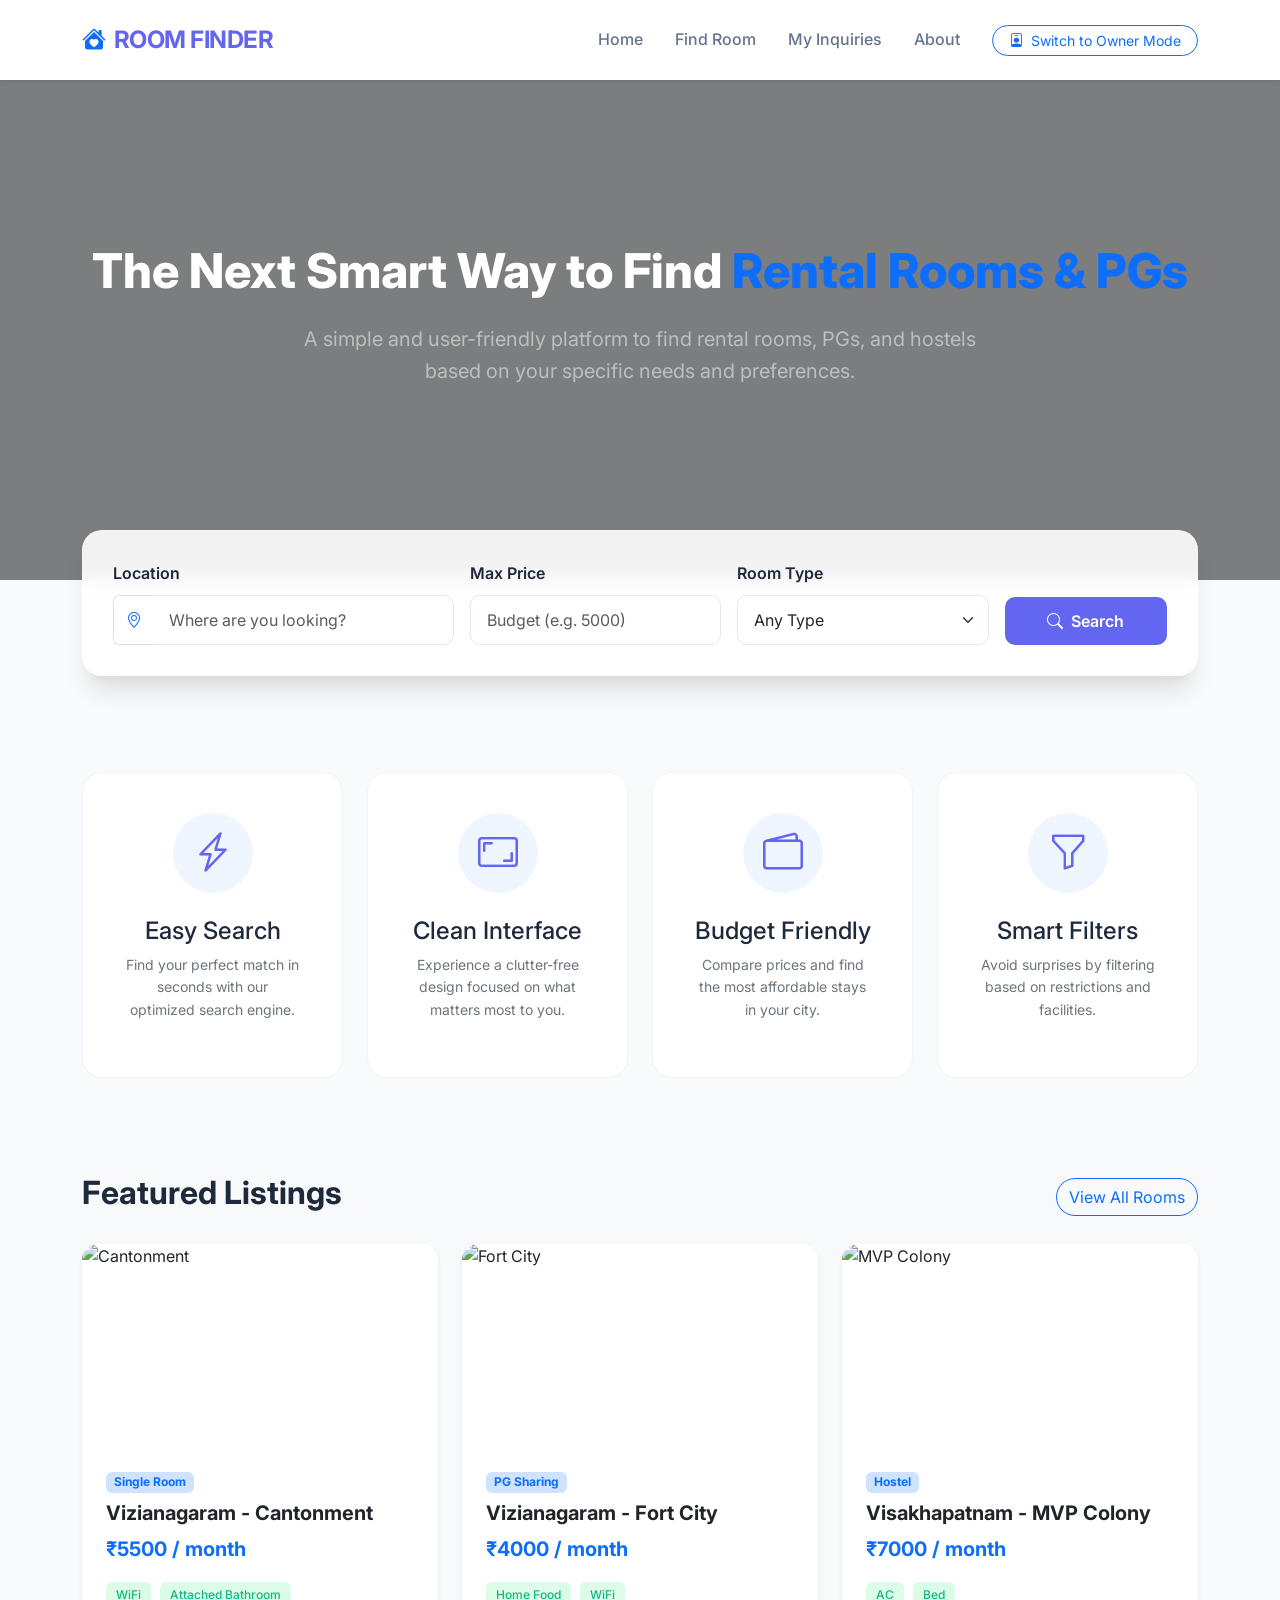
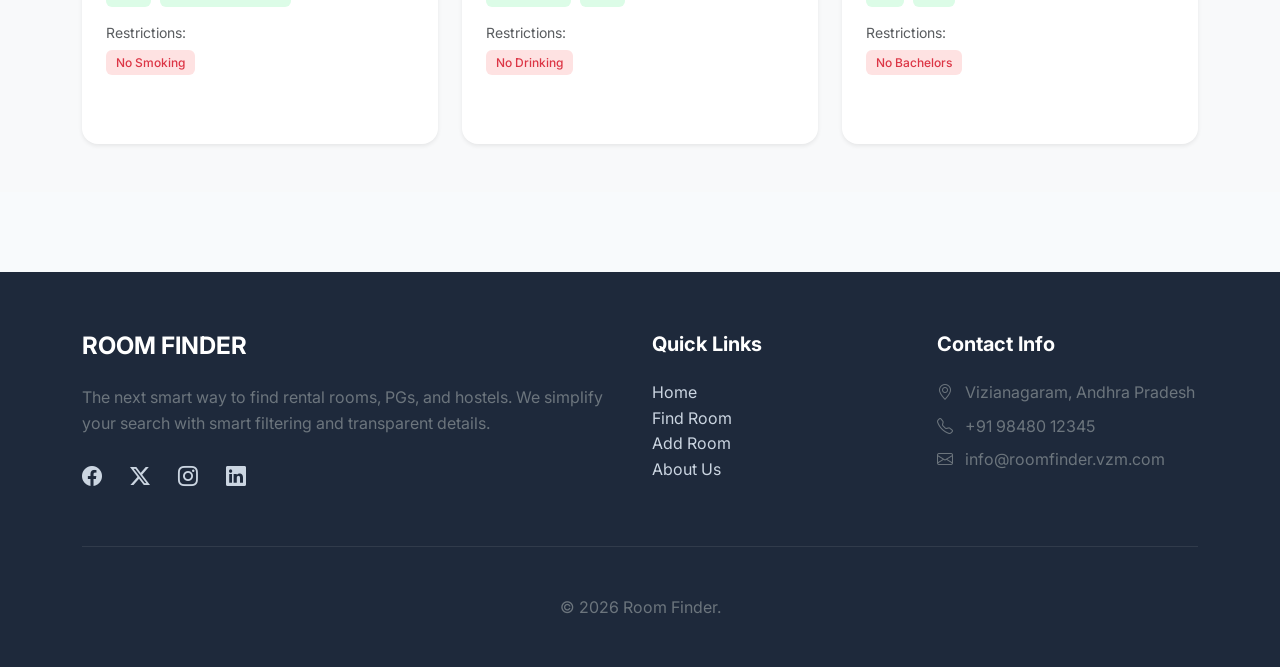
==== index.html @ 03b80bf7 "Add files via upload" ====
<!DOCTYPE html>
<html lang="en">

<head>
    <meta charset="UTF-8">
    <meta name="viewport" content="width=device-width, initial-scale=1.0">
    <title>ROOM FINDER – The Next Smart Way to Find Rental Rooms & PGs</title>
    <!-- Bootstrap CSS -->
    <link href="https://cdn.jsdelivr.net/npm/bootstrap@5.3.0/dist/css/bootstrap.min.css" rel="stylesheet">
    <!-- Bootstrap Icons -->
    <link rel="stylesheet" href="https://cdn.jsdelivr.net/npm/bootstrap-icons@1.11.1/font/bootstrap-icons.css">
    <!-- Custom CSS -->
    <link rel="stylesheet" href="style.css">
</head>

<body>

    <!-- Navigation -->
    <nav class="navbar navbar-expand-lg sticky-top">
        <div class="container">
            <a class="navbar-brand" href="index.html">
                <i class="bi bi-house-heart-fill me-2 text-primary"></i>ROOM FINDER
            </a>
            <button class="navbar-toggler" type="button" data-bs-toggle="collapse" data-bs-target="#navbarNav">
                <span class="navbar-toggler-icon"></span>
            </button>
            <div class="collapse navbar-collapse" id="navbarNav">
                <ul class="navbar-nav ms-auto align-items-center">
                    <li class="nav-item"><a class="nav-link" href="index.html">Home</a></li>
                    <li class="nav-item"><a class="nav-link" href="find.html">Find Room</a></li>
                    <!-- User Only -->
                    <li class="nav-item user-only"><a class="nav-link" href="my-inquiries.html">My Inquiries</a></li>
                    <!-- Owner Only -->
                    <li class="nav-item owner-only d-none"><a class="nav-link" href="messages.html">Inbox</a></li>
                    <li class="nav-item owner-only d-none"><a class="nav-link" href="add.html">Add Room</a></li>
                    <li class="nav-item"><a class="nav-link" href="about.html">About</a></li>
                    <li class="ms-lg-3">
                        <button id="roleToggle" class="btn btn-sm btn-outline-primary rounded-pill px-3"
                            onclick="toggleRole()">
                            <i class="bi bi-person-badge me-1"></i> Switch to Owner
                        </button>
                    </li>
                </ul>
            </div>
        </div>
    </nav>

    <!-- Hero Section -->
    <section class="hero"
        style="background: linear-gradient(rgba(0,0,0,0.5), rgba(0,0,0,0.5)), url('hero.png'); background-size: cover; background-position: center; min-height: 500px; display: flex; align-items: center; color: white;">
        <div class="container">
            <h1 class="animate-up text-white">The Next Smart Way to Find <span class="text-primary">Rental Rooms &
                    PGs</span></h1>
            <p class="animate-up text-white-50" style="animation-delay: 0.1s;">A simple and user-friendly platform to
                find rental rooms, PGs, and hostels based on your specific needs and preferences.</p>
        </div>
    </section>

    <!-- Search Section -->
    <div class="container">
        <div class="search-container animate-up"
            style="animation-delay: 0.2s; background: rgba(255, 255, 255, 0.9); backdrop-filter: blur(10px); border: 1px solid rgba(255, 255, 255, 0.3);">
            <form action="find.html" method="GET" class="row g-3 align-items-end">
                <div class="col-md-4">
                    <label class="form-label fw-semibold">Location</label>
                    <div class="input-group">
                        <span class="input-group-text bg-white border-end-0"><i
                                class="bi bi-geo-alt text-primary"></i></span>
                        <input type="text" name="loc" class="form-control border-start-0"
                            placeholder="Where are you looking?">
                    </div>
                </div>
                <div class="col-md-3">
                    <label class="form-label fw-semibold">Max Price</label>
                    <input type="number" name="price" class="form-control" placeholder="Budget (e.g. 5000)">
                </div>
                <div class="col-md-3">
                    <label class="form-label fw-semibold">Room Type</label>
                    <select name="type" class="form-select">
                        <option value="">Any Type</option>
                        <option value="Single Room">Single Room</option>
                        <option value="PG">PG</option>
                        <option value="Hostel">Hostel</option>
                    </select>
                </div>
                <div class="col-md-2">
                    <button type="submit" class="btn btn-primary w-100"><i class="bi bi-search me-2"></i>Search</button>
                </div>
            </form>
        </div>
    </div>

    <!-- Features -->
    <section class="py-5 mt-5">
        <div class="container">
            <div class="row g-4">
                <div class="col-md-3">
                    <div class="feature-card">
                        <div class="feature-icon"><i class="bi bi-lightning-charge"></i></div>
                        <h4>Easy Search</h4>
                        <p class="text-secondary small">Find your perfect match in seconds with our optimized search
                            engine.</p>
                    </div>
                </div>
                <div class="col-md-3">
                    <div class="feature-card">
                        <div class="feature-icon"><i class="bi bi-aspect-ratio"></i></div>
                        <h4>Clean Interface</h4>
                        <p class="text-secondary small">Experience a clutter-free design focused on what matters most to
                            you.</p>
                    </div>
                </div>
                <div class="col-md-3">
                    <div class="feature-card">
                        <div class="feature-icon"><i class="bi bi-wallet2"></i></div>
                        <h4>Budget Friendly</h4>
                        <p class="text-secondary small">Compare prices and find the most affordable stays in your city.
                        </p>
                    </div>
                </div>
                <div class="col-md-3">
                    <div class="feature-card">
                        <div class="feature-icon"><i class="bi bi-funnel"></i></div>
                        <h4>Smart Filters</h4>
                        <p class="text-secondary small">Avoid surprises by filtering based on restrictions and
                            facilities.</p>
                    </div>
                </div>
            </div>
        </div>
    </section>

    <!-- Dummy Rooms Display -->
    <section class="py-5 bg-light">
        <div class="container">
            <div class="d-flex justify-content-between align-items-center mb-4">
                <h2 class="fw-bold">Featured Listings</h2>
                <a href="find.html" class="btn btn-outline-primary rounded-pill">View All Rooms</a>
            </div>
            <div class="row g-4">
                <!-- Vizianagaram Room 1 -->
                <div class="col-md-4">
                    <div class="room-card card h-100 shadow-sm border-0 rounded-4 overflow-hidden">
                        <img src="https://images.unsplash.com/photo-1522771739844-6a9f6d5f14af?auto=format&fit=crop&w=800&q=80"
                            alt="Cantonment" class="card-img-top" style="height: 200px; object-fit: cover;">
                        <div class="card-body">
                            <span class="badge bg-primary-subtle text-primary mb-2">Single Room</span>
                            <h5 class="card-title fw-bold">Vizianagaram - Cantonment</h5>
                            <p class="text-primary fw-bold fs-5 mb-3">₹5500 / month</p>
                            <div class="mb-3">
                                <span class="badge-facility">WiFi</span>
                                <span class="badge-facility">Attached Bathroom</span>
                            </div>
                            <div class="mb-3">
                                <small class="text-muted d-block mb-1">Restrictions:</small>
                                <span class="badge-restriction text-danger">No Smoking</span>
                            </div>
                        </div>
                    </div>
                </div>
                <!-- Vizianagaram Room 2 -->
                <div class="col-md-4">
                    <div class="room-card card h-100 shadow-sm border-0 rounded-4 overflow-hidden">
                        <img src="https://images.unsplash.com/photo-1555854811-664f7621867c?auto=format&fit=crop&w=800&q=80"
                            alt="Fort City" class="card-img-top" style="height: 200px; object-fit: cover;">
                        <div class="card-body">
                            <span class="badge bg-primary-subtle text-primary mb-2">PG Sharing</span>
                            <h5 class="card-title fw-bold">Vizianagaram - Fort City</h5>
                            <p class="text-primary fw-bold fs-5 mb-3">₹4000 / month</p>
                            <div class="mb-3">
                                <span class="badge-facility">Home Food</span>
                                <span class="badge-facility">WiFi</span>
                            </div>
                            <div class="mb-3">
                                <small class="text-muted d-block mb-1">Restrictions:</small>
                                <span class="badge-restriction text-danger">No Drinking</span>
                            </div>
                        </div>
                    </div>
                </div>
                <!-- Visakhapatnam Room -->
                <div class="col-md-4">
                    <div class="room-card card h-100 shadow-sm border-0 rounded-4 overflow-hidden">
                        <img src="https://images.unsplash.com/photo-1566665797739-1674de7a421a?auto=format&fit=crop&w=800&q=80"
                            alt="MVP Colony" class="card-img-top" style="height: 200px; object-fit: cover;">
                        <div class="card-body">
                            <span class="badge bg-primary-subtle text-primary mb-2">Hostel</span>
                            <h5 class="card-title fw-bold">Visakhapatnam - MVP Colony</h5>
                            <p class="text-primary fw-bold fs-5 mb-3">₹7000 / month</p>
                            <div class="mb-3">
                                <span class="badge-facility">AC</span>
                                <span class="badge-facility">Bed</span>
                            </div>
                            <div class="mb-3">
                                <small class="text-muted d-block mb-1">Restrictions:</small>
                                <span class="badge-restriction text-danger">No Bachelors</span>
                            </div>
                        </div>
                    </div>
                </div>
            </div>
        </div>
    </section>

    <!-- Footer -->
    <footer>
        <div class="container">
            <div class="row g-4">
                <div class="col-md-6">
                    <h4 class="text-white fw-bold mb-4">ROOM FINDER</h4>
                    <p class="text-secondary max-width-400">The next smart way to find rental rooms, PGs, and hostels.
                        We simplify your search with smart filtering and transparent details.</p>
                    <div class="social-links mt-4">
                        <a href="#"><i class="bi bi-facebook"></i></a>
                        <a href="#"><i class="bi bi-twitter-x"></i></a>
                        <a href="#"><i class="bi bi-instagram"></i></a>
                        <a href="#"><i class="bi bi-linkedin"></i></a>
                    </div>
                </div>
                <div class="col-md-3">
                    <h5 class="text-white fw-bold mb-4">Quick Links</h5>
                    <ul class="list-unstyled">
                        <li><a href="index.html">Home</a></li>
                        <li><a href="find.html">Find Room</a></li>
                        <li><a href="add.html">Add Room</a></li>
                        <li><a href="about.html">About Us</a></li>
                    </ul>
                </div>
                <div class="col-md-3">
                    <h5 class="text-white fw-bold mb-4">Contact Info</h5>
                    <ul class="list-unstyled text-secondary">
                        <li class="mb-2"><i class="bi bi-geo-alt me-2"></i> Vizianagaram, Andhra Pradesh</li>
                        <li class="mb-2"><i class="bi bi-telephone me-2"></i> +91 98480 12345</li>
                        <li class="mb-2"><i class="bi bi-envelope me-2"></i> info@roomfinder.vzm.com</li>
                    </ul>
                </div>
            </div>
            <hr class="my-5 border-secondary">
            <div class="text-center text-secondary">
                <p>&copy; 2026 Room Finder.</p>
            </div>
        </div>
    </footer>

    <!-- Bootstrap JS -->
    <script src="https://cdn.jsdelivr.net/npm/bootstrap@5.3.0/dist/js/bootstrap.bundle.min.js"></script>
    <!-- Custom JS -->
    <script src="script.js"></script>
</body>

</html>
---- style.css ----
@import url('https://fonts.googleapis.com/css2?family=Inter:wght@300;400;500;600;700&display=swap');

:root {
    --primary-color: #6366f1;
    --primary-hover: #4f46e5;
    --secondary-color: #64748b;
    --dark-color: #1e293b;
    --light-bg: #f8fafc;
    --white: #ffffff;
    --transition: all 0.3s ease;
    --shadow: 0 10px 15px -3px rgba(0, 0, 0, 0.1), 0 4px 6px -2px rgba(0, 0, 0, 0.05);
    --shadow-lg: 0 20px 25px -5px rgba(0, 0, 0, 0.1), 0 10px 10px -5px rgba(0, 0, 0, 0.04);
}

body {
    font-family: 'Inter', sans-serif;
    background-color: var(--light-bg);
    color: var(--dark-color);
    line-height: 1.6;
}

/* Navbar */
.navbar {
    background-color: var(--white) !important;
    box-shadow: 0 1px 3px 0 rgba(0, 0, 0, 0.1);
    padding: 1rem 0;
}

.navbar-brand {
    font-weight: 700;
    color: var(--primary-color) !important;
    font-size: 1.5rem;
    letter-spacing: -0.5px;
}

.nav-link {
    font-weight: 500;
    color: var(--secondary-color) !important;
    transition: var(--transition);
    margin: 0 0.5rem;
}

.nav-link:hover, .nav-link.active {
    color: var(--primary-color) !important;
}

/* Hero Section */
.hero {
    padding: 100px 0;
    background: linear-gradient(135deg, #f5f7ff 0%, #ffffff 100%);
    text-align: center;
}

.hero h1 {
    font-weight: 800;
    font-size: 3rem;
    color: var(--dark-color);
    margin-bottom: 1.5rem;
}

.hero p {
    font-size: 1.25rem;
    color: var(--secondary-color);
    max-width: 700px;
    margin: 0 auto 2rem;
}

/* Search Bar */
.search-container {
    background: var(--white);
    padding: 30px;
    border-radius: 20px;
    box-shadow: var(--shadow-lg);
    margin-top: -50px;
    position: relative;
    z-index: 10;
}

.form-control, .form-select {
    padding: 0.75rem 1rem;
    border-radius: 10px;
    border: 1px solid #e2e8f0;
}

.form-control:focus, .form-select:focus {
    box-shadow: 0 0 0 3px rgba(99, 102, 241, 0.1);
    border-color: var(--primary-color);
}

.btn-primary {
    background-color: var(--primary-color);
    border: none;
    padding: 0.75rem 2rem;
    border-radius: 10px;
    font-weight: 600;
    transition: var(--transition);
}

.btn-primary:hover {
    background-color: var(--primary-hover);
    transform: translateY(-2px);
}

/* Cards */
.feature-card {
    background: var(--white);
    padding: 2.5rem;
    border-radius: 20px;
    text-align: center;
    transition: var(--transition);
    border: 1px solid #f1f5f9;
    height: 100%;
}

.feature-card:hover {
    transform: translateY(-10px);
    box-shadow: var(--shadow);
}

.feature-icon {
    font-size: 2.5rem;
    color: var(--primary-color);
    margin-bottom: 1.5rem;
    background: #eff6ff;
    width: 80px;
    height: 80px;
    display: flex;
    align-items: center;
    justify-content: center;
    border-radius: 50%;
    margin-left: auto;
    margin-right: auto;
}

.room-card {
    border: none;
    border-radius: 20px;
    overflow: hidden;
    box-shadow: var(--shadow);
    transition: var(--transition);
    background: var(--white);
    margin-bottom: 30px;
    height: 100%;
}

.room-card:hover {
    transform: translateY(-5px);
    box-shadow: var(--shadow-lg);
}

.room-card img {
    height: 220px;
    object-fit: cover;
    transition: var(--transition);
}

.room-card:hover img {
    transform: scale(1.05);
}

.room-card .card-body {
    padding: 1.5rem;
}

.price-tag {
    font-size: 1.25rem;
    font-weight: 700;
    color: var(--primary-color);
}

.room-type {
    font-size: 0.875rem;
    text-transform: uppercase;
    font-weight: 600;
    color: var(--secondary-color);
    letter-spacing: 0.5px;
}

/* Footer */
footer {
    background-color: var(--dark-color);
    color: #e2e8f0;
    padding: 60px 0 30px;
    margin-top: 80px;
}

footer a {
    color: #cbd5e1;
    text-decoration: none;
    transition: var(--transition);
}

footer a:hover {
    color: var(--white);
}

.social-links a {
    font-size: 1.25rem;
    margin-right: 1.5rem;
}

/* Animations */
@keyframes fadeInUp {
    from {
        opacity: 0;
        transform: translateY(20px);
    }
    to {
        opacity: 1;
        transform: translateY(0);
    }
}

.animate-up {
    animation: fadeInUp 0.6s ease-out forwards;
}

/* Custom Scrollbar */
::-webkit-scrollbar {
    width: 8px;
}

::-webkit-scrollbar-track {
    background: #f1f5f9;
}

::-webkit-scrollbar-thumb {
    background: #cbd5e1;
    border-radius: 4px;
}

::-webkit-scrollbar-thumb:hover {
    background: #94a3b8;
}

/* Badge Styles */
.badge-restriction {
    background: #fee2e2;
    color: #ef4444;
    font-weight: 500;
    margin-right: 5px;
    margin-bottom: 5px;
    padding: 5px 10px;
    border-radius: 6px;
    font-size: 0.75rem;
}

.badge-facility {
    background: #dcfce7;
    color: #10b981;
    font-weight: 500;
    margin-right: 5px;
    margin-bottom: 5px;
    padding: 5px 10px;
    border-radius: 6px;
    font-size: 0.75rem;
}
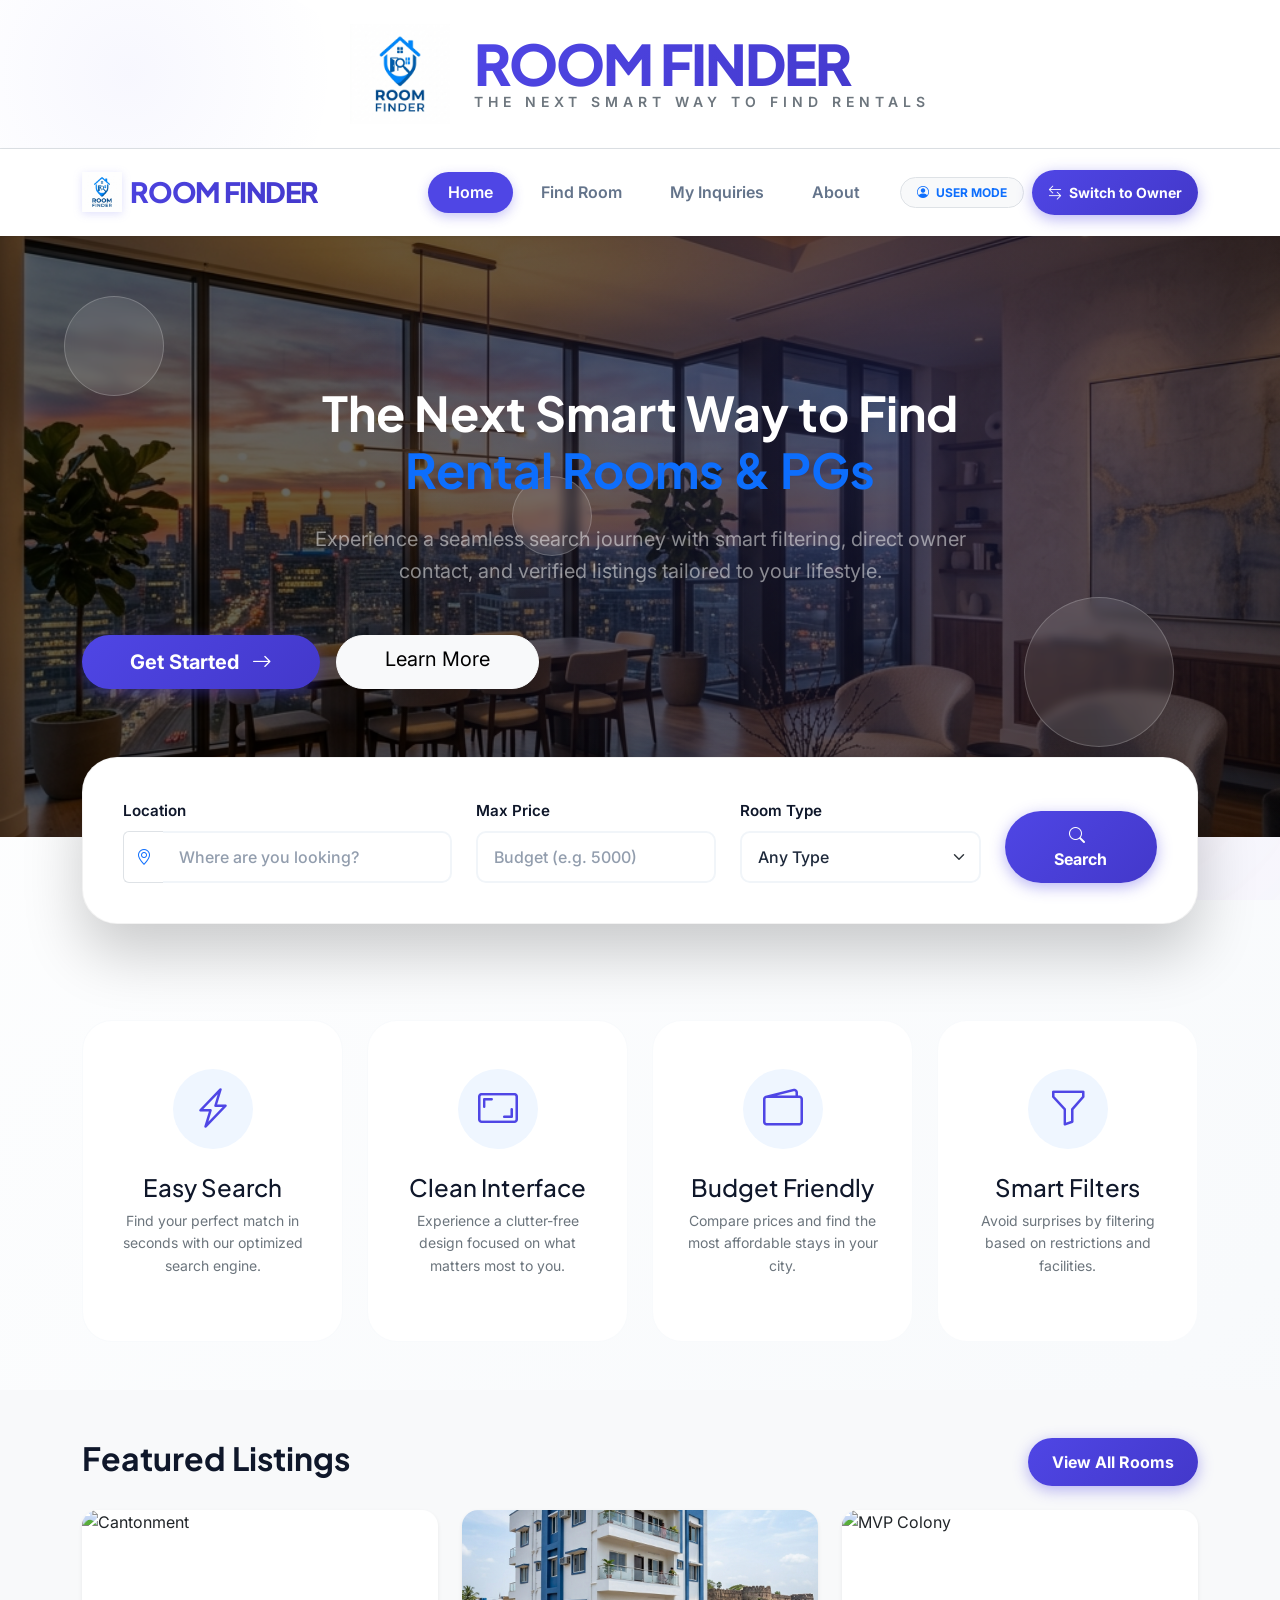
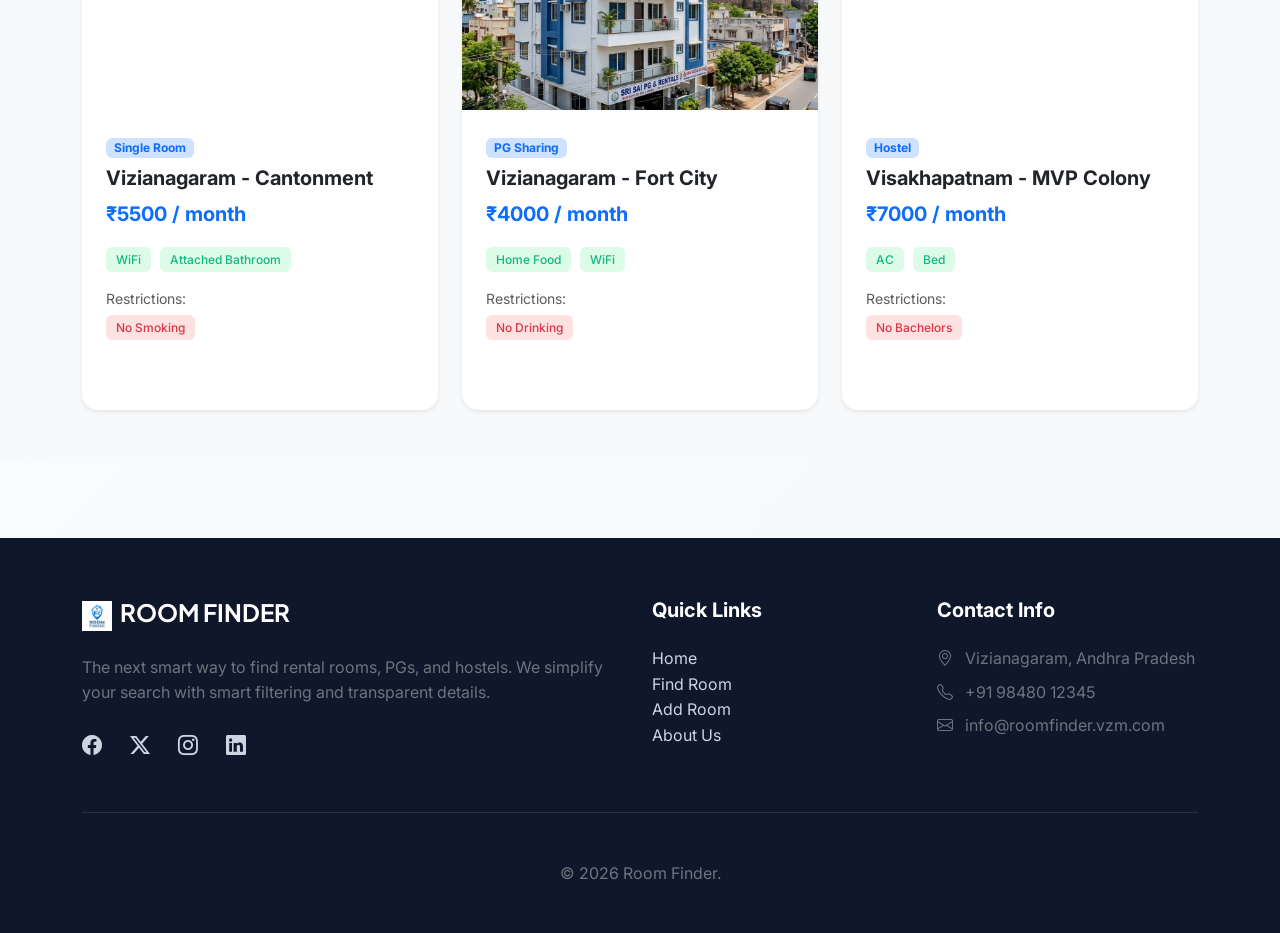
==== commit 12ebfd1d: "Add files via upload" ====
--- a/index.html
+++ b/index.html
@@ -14,19 +14,38 @@
 </head>
 
 <body>
+    <!-- Animated Mesh Background -->
+    <div class="mesh-background">
+        <div class="blob blob-1"></div>
+        <div class="blob blob-2"></div>
+        <div class="blob blob-3"></div>
+    </div>
+
+    <!-- Brand Header -->
+    <header class="brand-header py-4 bg-white border-bottom">
+        <div class="container">
+            <a href="index.html" class="brand-identity-link d-flex align-items-center justify-content-center text-decoration-none">
+                <img src="logo.png" alt="Room Finder Logo" height="100" class="me-4 logo-img">
+                <div class="text-start">
+                    <h1 class="brand-title mb-0">ROOM FINDER</h1>
+                    <p class="brand-tagline text-secondary mb-0">The Next Smart Way to Find Rentals</p>
+                </div>
+            </a>
+        </div>
+    </header>
 
     <!-- Navigation -->
     <nav class="navbar navbar-expand-lg sticky-top">
         <div class="container">
             <a class="navbar-brand" href="index.html">
-                <i class="bi bi-house-heart-fill me-2 text-primary"></i>ROOM FINDER
+                <img src="logo.png" alt="Room Finder" height="40" class="me-2">ROOM FINDER
             </a>
             <button class="navbar-toggler" type="button" data-bs-toggle="collapse" data-bs-target="#navbarNav">
                 <span class="navbar-toggler-icon"></span>
             </button>
             <div class="collapse navbar-collapse" id="navbarNav">
                 <ul class="navbar-nav ms-auto align-items-center">
-                    <li class="nav-item"><a class="nav-link" href="index.html">Home</a></li>
+                    <li class="nav-item"><a class="nav-link active" href="index.html">Home</a></li>
                     <li class="nav-item"><a class="nav-link" href="find.html">Find Room</a></li>
                     <!-- User Only -->
                     <li class="nav-item user-only"><a class="nav-link" href="my-inquiries.html">My Inquiries</a></li>
@@ -34,10 +53,13 @@
                     <li class="nav-item owner-only d-none"><a class="nav-link" href="messages.html">Inbox</a></li>
                     <li class="nav-item owner-only d-none"><a class="nav-link" href="add.html">Add Room</a></li>
                     <li class="nav-item"><a class="nav-link" href="about.html">About</a></li>
-                    <li class="ms-lg-3">
-                        <button id="roleToggle" class="btn btn-sm btn-outline-primary rounded-pill px-3"
+                    <li class="ms-lg-3 d-flex align-items-center gap-2">
+                        <span id="roleIndicator" class="badge rounded-pill bg-light text-primary border px-3 py-2 fw-bold">
+                            <i class="bi bi-person-circle me-1"></i> USER MODE
+                        </span>
+                        <button id="roleToggle" class="btn btn-sm btn-primary rounded-pill px-3"
                             onclick="toggleRole()">
-                            <i class="bi bi-person-badge me-1"></i> Switch to Owner
+                            <i class="bi bi-arrow-left-right me-1"></i> Switch Mode
                         </button>
                     </li>
                 </ul>
@@ -47,20 +69,30 @@
 
     <!-- Hero Section -->
     <section class="hero"
-        style="background: linear-gradient(rgba(0,0,0,0.5), rgba(0,0,0,0.5)), url('hero.png'); background-size: cover; background-position: center; min-height: 500px; display: flex; align-items: center; color: white;">
-        <div class="container">
-            <h1 class="animate-up text-white">The Next Smart Way to Find <span class="text-primary">Rental Rooms &
-                    PGs</span></h1>
-            <p class="animate-up text-white-50" style="animation-delay: 0.1s;">A simple and user-friendly platform to
-                find rental rooms, PGs, and hostels based on your specific needs and preferences.</p>
-        </div>
+        style="background: linear-gradient(rgba(0,0,0,0.6), rgba(0,0,0,0.6)), url('hero.png'); background-size: cover; background-position: center; min-height: 600px; display: flex; align-items: center; color: white;">
+        <div class="hero-overlay"></div>
+        <div class="floating-shapes-container">
+            <div class="shape shape-1"></div>
+            <div class="shape shape-2"></div>
+            <div class="shape shape-3"></div>
+        </div>
+        <div class="container py-5">
+            <h1 class="animate-up text-white display-3 fw-bold mb-4">The Next Smart Way to Find <br><span class="text-primary">Rental Rooms & PGs</span></h1>
+            <p class="animate-up text-white-50 fs-5 mb-5 max-width-600" style="animation-delay: 0.1s;">Experience a seamless search journey with smart filtering, direct owner contact, and verified listings tailored to your lifestyle.</p>
+            
+            <div class="d-flex gap-3 animate-up" style="animation-delay: 0.2s;">
+                <a href="find.html" class="btn btn-primary btn-lg rounded-pill px-5">Get Started <i class="bi bi-arrow-right ms-2"></i></a>
+                <a href="about.html" class="btn btn-light btn-lg rounded-pill px-5">Learn More</a>
+            </div>
+        </div>
+        <div class="scroll-indicator"></div>
     </section>
 
     <!-- Search Section -->
     <div class="container">
         <div class="search-container animate-up"
-            style="animation-delay: 0.2s; background: rgba(255, 255, 255, 0.9); backdrop-filter: blur(10px); border: 1px solid rgba(255, 255, 255, 0.3);">
-            <form action="find.html" method="GET" class="row g-3 align-items-end">
+            style="animation-delay: 0.3s; margin-top: -80px; position: relative; z-index: 20; padding: 40px; box-shadow: 0 30px 60px rgba(0,0,0,0.2);">
+            <form action="find.html" method="GET" class="row g-4 align-items-end">
                 <div class="col-md-4">
                     <label class="form-label fw-semibold">Location</label>
                     <div class="input-group">
@@ -135,7 +167,7 @@
         <div class="container">
             <div class="d-flex justify-content-between align-items-center mb-4">
                 <h2 class="fw-bold">Featured Listings</h2>
-                <a href="find.html" class="btn btn-outline-primary rounded-pill">View All Rooms</a>
+                <a href="find.html" class="btn btn-primary rounded-pill px-4">View All Rooms</a>
             </div>
             <div class="row g-4">
                 <!-- Vizianagaram Room 1 -->
@@ -161,7 +193,7 @@
                 <!-- Vizianagaram Room 2 -->
                 <div class="col-md-4">
                     <div class="room-card card h-100 shadow-sm border-0 rounded-4 overflow-hidden">
-                        <img src="https://images.unsplash.com/photo-1555854811-664f7621867c?auto=format&fit=crop&w=800&q=80"
+                        <img src="fort-city.png"
                             alt="Fort City" class="card-img-top" style="height: 200px; object-fit: cover;">
                         <div class="card-body">
                             <span class="badge bg-primary-subtle text-primary mb-2">PG Sharing</span>
@@ -207,7 +239,7 @@
         <div class="container">
             <div class="row g-4">
                 <div class="col-md-6">
-                    <h4 class="text-white fw-bold mb-4">ROOM FINDER</h4>
+                    <h4 class="text-white fw-bold mb-4"><img src="logo.png" alt="Logo" height="30" class="me-2">ROOM FINDER</h4>
                     <p class="text-secondary max-width-400">The next smart way to find rental rooms, PGs, and hostels.
                         We simplify your search with smart filtering and transparent details.</p>
                     <div class="social-links mt-4">
--- a/style.css
+++ b/style.css
@@ -1,22 +1,35 @@
-@import url('https://fonts.googleapis.com/css2?family=Inter:wght@300;400;500;600;700&display=swap');
+@import url('https://fonts.googleapis.com/css2?family=Plus+Jakarta+Sans:wght@400;500;600;700;800&family=Inter:wght@300;400;500;600&display=swap');
 
 :root {
-    --primary-color: #6366f1;
-    --primary-hover: #4f46e5;
+    --primary-color: #4f46e5;
+    --primary-hover: #4338ca;
+    --primary-light: #eef2ff;
     --secondary-color: #64748b;
-    --dark-color: #1e293b;
+    --dark-color: #0f172a;
+    --slate-700: #334155;
+    --slate-800: #1e293b;
     --light-bg: #f8fafc;
     --white: #ffffff;
-    --transition: all 0.3s ease;
-    --shadow: 0 10px 15px -3px rgba(0, 0, 0, 0.1), 0 4px 6px -2px rgba(0, 0, 0, 0.05);
-    --shadow-lg: 0 20px 25px -5px rgba(0, 0, 0, 0.1), 0 10px 10px -5px rgba(0, 0, 0, 0.04);
+    --transition: all 0.4s cubic-bezier(0.4, 0, 0.2, 1);
+    --shadow: 0 4px 6px -1px rgb(0 0 0 / 0.1), 0 2px 4px -2px rgb(0 0 0 / 0.1);
+    --shadow-lg: 0 20px 25px -5px rgb(0 0 0 / 0.1), 0 8px 10px -6px rgb(0 0 0 / 0.1);
+    --shadow-xl: 0 25px 50px -12px rgb(0 0 0 / 0.25);
 }
 
 body {
     font-family: 'Inter', sans-serif;
-    background-color: var(--light-bg);
+    background: linear-gradient(-45deg, #f8fafc, #eff6ff, #f1f5f9, #ffffff);
+    background-size: 400% 400%;
+    animation: gradientBG 15s ease infinite;
     color: var(--dark-color);
     line-height: 1.6;
+    min-height: 100vh;
+}
+
+@keyframes gradientBG {
+    0% { background-position: 0% 50%; }
+    50% { background-position: 100% 50%; }
+    100% { background-position: 0% 50%; }
 }
 
 /* Navbar */
@@ -26,22 +39,82 @@
     padding: 1rem 0;
 }
 
+h1, h2, h3, h4, .navbar-brand, .brand-title {
+    font-family: 'Plus Jakarta Sans', sans-serif;
+}
+
 .navbar-brand {
-    font-weight: 700;
+    font-weight: 800;
+    background: linear-gradient(135deg, var(--primary-color) 0%, var(--primary-hover) 100%);
+    -webkit-background-clip: text;
+    -webkit-text-fill-color: transparent;
+    font-size: 1.75rem;
+    letter-spacing: -1.2px;
+    display: flex;
+    align-items: center;
+    transition: var(--transition);
+}
+
+.navbar-brand img {
+    filter: drop-shadow(0 2px 4px rgba(99, 102, 241, 0.2));
+}
+
+.navbar-brand:hover {
+    transform: scale(1.02);
+    opacity: 0.9;
+}
+
+/* Brand Header */
+.brand-header {
+    background-color: var(--white);
+    transition: var(--transition);
+}
+
+.brand-title {
+    font-weight: 900;
+    font-size: 3.5rem;
+    letter-spacing: -2px;
+    background: linear-gradient(135deg, var(--primary-color) 0%, var(--primary-hover) 100%);
+    -webkit-background-clip: text;
+    -webkit-text-fill-color: transparent;
+    margin-bottom: 0;
+    line-height: 1;
+}
+
+.brand-tagline {
+    font-weight: 600;
+    text-transform: uppercase;
+    letter-spacing: 5px;
+    font-size: 0.875rem;
+    margin-top: 0;
+}
+
+.logo-img {
+    transition: var(--transition);
+}
+
+.brand-identity-link:hover .logo-img {
+    transform: rotate(-5deg) scale(1.05);
+}
+
+.nav-link {
+    font-weight: 600;
+    color: var(--secondary-color) !important;
+    transition: var(--transition);
+    margin: 0 0.25rem;
+    padding: 0.5rem 1.25rem !important;
+    border-radius: 50px;
+}
+
+.nav-link:hover {
     color: var(--primary-color) !important;
-    font-size: 1.5rem;
-    letter-spacing: -0.5px;
-}
-
-.nav-link {
-    font-weight: 500;
-    color: var(--secondary-color) !important;
-    transition: var(--transition);
-    margin: 0 0.5rem;
-}
-
-.nav-link:hover, .nav-link.active {
-    color: var(--primary-color) !important;
+    background: var(--primary-light);
+}
+
+.nav-link.active {
+    color: var(--white) !important;
+    background: var(--primary-color);
+    box-shadow: 0 4px 12px rgba(79, 70, 229, 0.3);
 }
 
 /* Hero Section */
@@ -68,12 +141,31 @@
 /* Search Bar */
 .search-container {
     background: var(--white);
-    padding: 30px;
-    border-radius: 20px;
-    box-shadow: var(--shadow-lg);
-    margin-top: -50px;
+    padding: 2.5rem;
+    border-radius: 35px;
+    box-shadow: 0 40px 100px -20px rgba(0, 0, 0, 0.1);
+    border: 1px solid rgba(0, 0, 0, 0.05);
+    margin-top: -80px;
     position: relative;
-    z-index: 10;
+    z-index: 50;
+}
+
+.search-container .form-label {
+    color: var(--dark-color);
+    font-weight: 700;
+    margin-bottom: 0.5rem;
+    font-size: 0.95rem;
+}
+
+.search-container .form-control, .search-container .form-select {
+    border: 2px solid #f1f5f9;
+    font-weight: 500;
+    color: var(--slate-800);
+}
+
+.search-container .form-control::placeholder {
+    color: var(--secondary-color);
+    opacity: 0.7;
 }
 
 .form-control, .form-select {
@@ -88,33 +180,62 @@
 }
 
 .btn-primary {
-    background-color: var(--primary-color);
+    background: linear-gradient(135deg, var(--primary-color) 0%, var(--primary-hover) 100%);
     border: none;
-    padding: 0.75rem 2rem;
-    border-radius: 10px;
-    font-weight: 600;
-    transition: var(--transition);
+    padding: 0.75rem 2.5rem;
+    border-radius: 50px;
+    font-weight: 700;
+    color: var(--white);
+    transition: var(--transition);
+    box-shadow: 0 4px 15px rgba(79, 70, 229, 0.4);
+    position: relative;
+    overflow: hidden;
+}
+
+.btn-primary::after {
+    content: '';
+    position: absolute;
+    top: -50%;
+    left: -50%;
+    width: 200%;
+    height: 200%;
+    background: radial-gradient(circle, rgba(255, 255, 255, 0.2) 0%, transparent 60%);
+    opacity: 0;
+    transition: var(--transition);
+    pointer-events: none;
 }
 
 .btn-primary:hover {
-    background-color: var(--primary-hover);
-    transform: translateY(-2px);
+    background: linear-gradient(135deg, var(--primary-hover) 0%, var(--primary-color) 100%);
+    transform: translateY(-3px);
+    box-shadow: 0 8px 25px rgba(79, 70, 229, 0.5);
+}
+
+.btn-primary:hover::after {
+    opacity: 1;
+}
+
+.btn-primary:active {
+    transform: translateY(1px);
 }
 
 /* Cards */
 .feature-card {
     background: var(--white);
-    padding: 2.5rem;
-    border-radius: 20px;
+    padding: 3rem 2rem;
+    border-radius: 30px;
     text-align: center;
     transition: var(--transition);
-    border: 1px solid #f1f5f9;
+    border: 1px solid rgba(241, 245, 249, 0.5);
     height: 100%;
+    position: relative;
+    z-index: 5;
 }
 
 .feature-card:hover {
-    transform: translateY(-10px);
-    box-shadow: var(--shadow);
+    transform: translateY(-12px);
+    box-shadow: var(--shadow-xl);
+    border-color: var(--primary-light);
 }
 
 .feature-icon {
@@ -134,18 +255,19 @@
 
 .room-card {
     border: none;
-    border-radius: 20px;
+    border-radius: 30px;
     overflow: hidden;
-    box-shadow: var(--shadow);
+    box-shadow: var(--shadow-lg);
     transition: var(--transition);
     background: var(--white);
     margin-bottom: 30px;
     height: 100%;
+    border: 1px solid rgba(0,0,0,0.03);
 }
 
 .room-card:hover {
-    transform: translateY(-5px);
-    box-shadow: var(--shadow-lg);
+    transform: translateY(-8px);
+    box-shadow: var(--shadow-xl);
 }
 
 .room-card img {
@@ -255,3 +377,175 @@
     border-radius: 6px;
     font-size: 0.75rem;
 }
+
+/* Brand Header */
+.brand-header {
+    position: relative;
+    overflow: hidden;
+}
+
+.brand-header::before {
+    content: '';
+    position: absolute;
+    top: -50%;
+    left: -10%;
+    width: 40%;
+    height: 200%;
+    background: radial-gradient(circle, rgba(99, 102, 241, 0.05) 0%, transparent 70%);
+    transform: rotate(30deg);
+    pointer-events: none;
+}
+
+/* Floating Shapes */
+.floating-shapes-container {
+    position: absolute;
+    top: 0;
+    left: 0;
+    width: 100%;
+    height: 100%;
+    overflow: hidden;
+    z-index: 1;
+    pointer-events: none;
+}
+
+.shape {
+    position: absolute;
+    background: rgba(255, 255, 255, 0.1);
+    backdrop-filter: blur(5px);
+    border: 1px solid rgba(255, 255, 255, 0.2);
+    border-radius: 50%;
+    animation: float 25s infinite linear;
+}
+
+.shape-1 { width: 100px; height: 100px; top: 10%; left: 5%; animation-duration: 20s; }
+.shape-2 { width: 150px; height: 150px; top: 60%; left: 80%; animation-duration: 30s; }
+.shape-3 { width: 80px; height: 80px; top: 40%; left: 40%; animation-duration: 25s; }
+
+@keyframes float {
+    0% { transform: translateY(0) rotate(0deg); }
+    50% { transform: translateY(-100px) rotate(180deg); }
+    100% { transform: translateY(0) rotate(360deg); }
+}
+
+/* Glassmorphism */
+.glass-container {
+    background: rgba(255, 255, 255, 0.1) !important;
+    backdrop-filter: blur(10px) !important;
+    border: 1px solid rgba(255, 255, 255, 0.2) !important;
+    border-radius: 30px !important;
+}
+
+.hero {
+    position: relative;
+    overflow: hidden;
+}
+
+.hero-overlay {
+    position: absolute;
+    top: 0; left: 0; width: 100%; height: 100%;
+    background: radial-gradient(circle at 70% 30%, rgba(99, 102, 241, 0.2) 0%, transparent 60%);
+    z-index: 1;
+}
+
+.hero .container {
+    position: relative;
+    z-index: 5;
+}
+
+/* Branding & Stats */
+.stat-badge {
+    background: rgba(255, 255, 255, 0.1);
+    backdrop-filter: blur(5px);
+    border: 1px solid rgba(255, 255, 255, 0.2);
+    color: white;
+    padding: 8px 20px;
+    border-radius: 50px;
+    font-size: 0.9rem;
+    font-weight: 600;
+    margin-bottom: 25px;
+    display: inline-flex;
+    align-items: center;
+}
+
+.scroll-indicator {
+    width: 30px;
+    height: 50px;
+    border: 2px solid rgba(255, 255, 255, 0.3);
+    border-radius: 15px;
+    position: absolute;
+    bottom: 30px;
+    left: 50%;
+    transform: translateX(-50%);
+    z-index: 10;
+}
+
+.scroll-indicator::after {
+    content: '';
+    width: 4px;
+    height: 8px;
+    background: white;
+    position: absolute;
+    top: 10px;
+    left: 50%;
+    transform: translateX(-50%);
+    border-radius: 2px;
+    animation: scrollMove 2s infinite;
+}
+
+@keyframes scrollMove {
+    0% { transform: translate(-50%, 0); opacity: 1; }
+    100% { transform: translate(-50%, 20px); opacity: 0; }
+}
+
+/* Global Mesh Background */
+.mesh-background {
+    position: fixed;
+    top: 0;
+    left: 0;
+    width: 100%;
+    height: 100%;
+    z-index: -1;
+    overflow: hidden;
+    pointer-events: none;
+    opacity: 0.6;
+}
+
+.blob {
+    position: absolute;
+    border-radius: 50%;
+    filter: blur(80px);
+    opacity: 0.4;
+    animation: moveBlob 20s infinite alternate;
+}
+
+.blob-1 {
+    width: 600px;
+    height: 600px;
+    background: rgba(99, 102, 241, 0.2);
+    top: -100px;
+    left: -100px;
+}
+
+.blob-2 {
+    width: 500px;
+    height: 500px;
+    background: rgba(168, 85, 247, 0.15);
+    bottom: -100px;
+    right: -100px;
+    animation-delay: -5s;
+}
+
+.blob-3 {
+    width: 400px;
+    height: 400px;
+    background: rgba(45, 212, 191, 0.1);
+    top: 50%;
+    left: 50%;
+    animation-delay: -10s;
+}
+
+@keyframes moveBlob {
+    0% { transform: translate(0, 0) scale(1); }
+    50% { transform: translate(100px, 50px) scale(1.1); }
+    100% { transform: translate(-50px, 100px) scale(0.9); }
+}
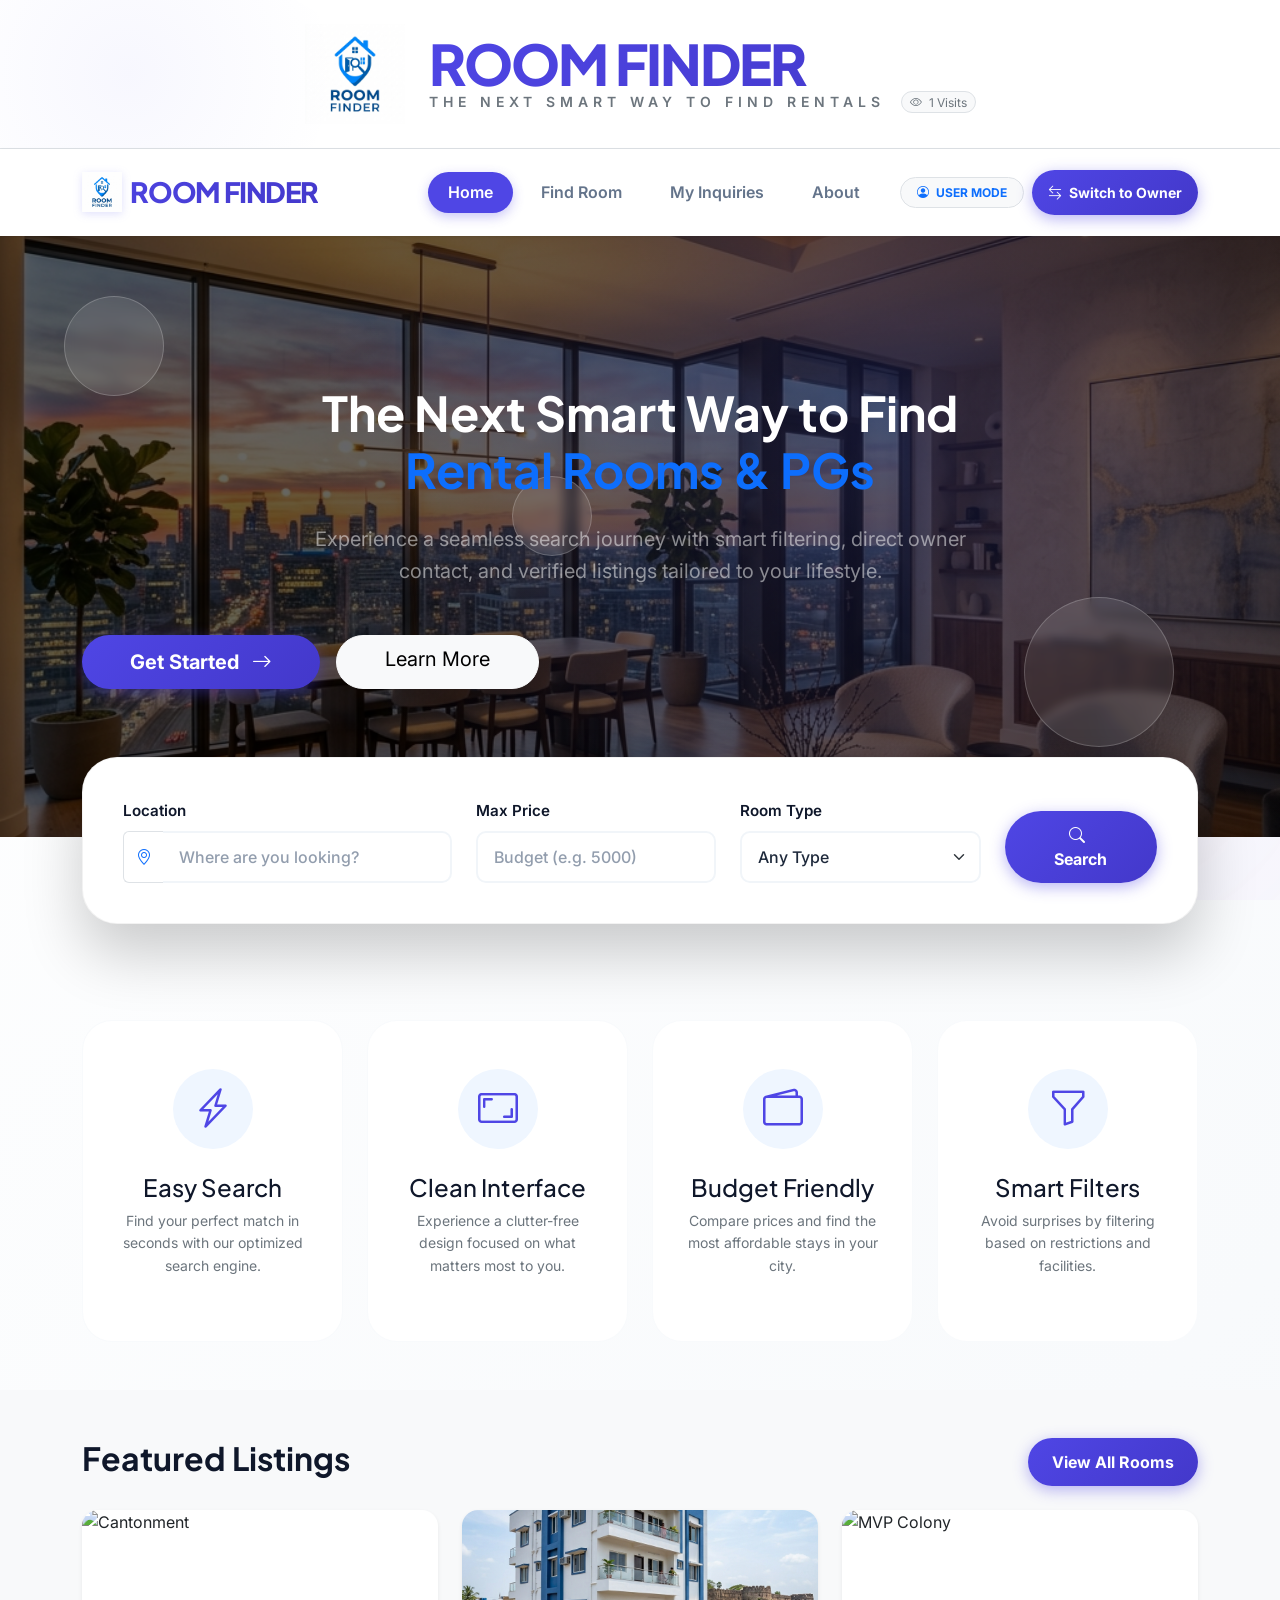
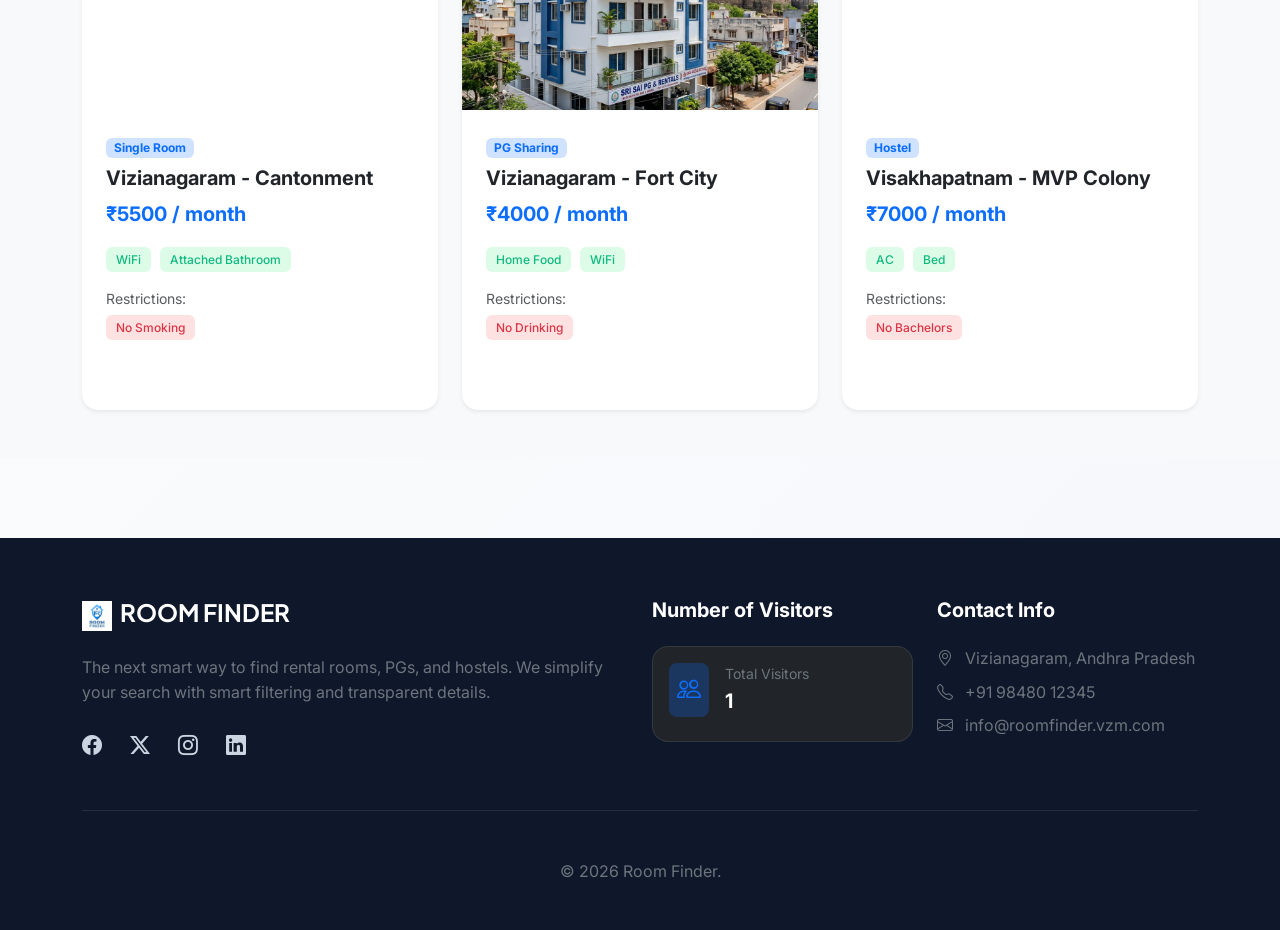
==== commit cd9190fb: "Add files via upload" ====
--- a/index.html
+++ b/index.html
@@ -28,7 +28,12 @@
                 <img src="logo.png" alt="Room Finder Logo" height="100" class="me-4 logo-img">
                 <div class="text-start">
                     <h1 class="brand-title mb-0">ROOM FINDER</h1>
-                    <p class="brand-tagline text-secondary mb-0">The Next Smart Way to Find Rentals</p>
+                    <div class="d-flex align-items-center gap-3">
+                        <p class="brand-tagline text-secondary mb-0">The Next Smart Way to Find Rentals</p>
+                        <span class="badge bg-light text-secondary border rounded-pill px-2 py-1 small fw-normal">
+                            <i class="bi bi-eye me-1"></i> <span class="visitor-count-num">0</span> Visits
+                        </span>
+                    </div>
                 </div>
             </a>
         </div>
@@ -250,13 +255,18 @@
                     </div>
                 </div>
                 <div class="col-md-3">
-                    <h5 class="text-white fw-bold mb-4">Quick Links</h5>
-                    <ul class="list-unstyled">
-                        <li><a href="index.html">Home</a></li>
-                        <li><a href="find.html">Find Room</a></li>
-                        <li><a href="add.html">Add Room</a></li>
-                        <li><a href="about.html">About Us</a></li>
-                    </ul>
+                    <h5 class="text-white fw-bold mb-4">Number of Visitors</h5>
+                    <div class="bg-dark p-3 rounded-4 border border-secondary border-opacity-25">
+                        <div class="d-flex align-items-center mb-2">
+                            <div class="bg-primary bg-opacity-25 p-2 rounded-3 me-3">
+                                <i class="bi bi-people text-primary fs-4"></i>
+                            </div>
+                            <div>
+                                <div class="text-secondary small">Total Visitors</div>
+                                <div class="text-white fw-bold fs-5 visitor-count-num">0</div>
+                            </div>
+                        </div>
+                    </div>
                 </div>
                 <div class="col-md-3">
                     <h5 class="text-white fw-bold mb-4">Contact Info</h5>
